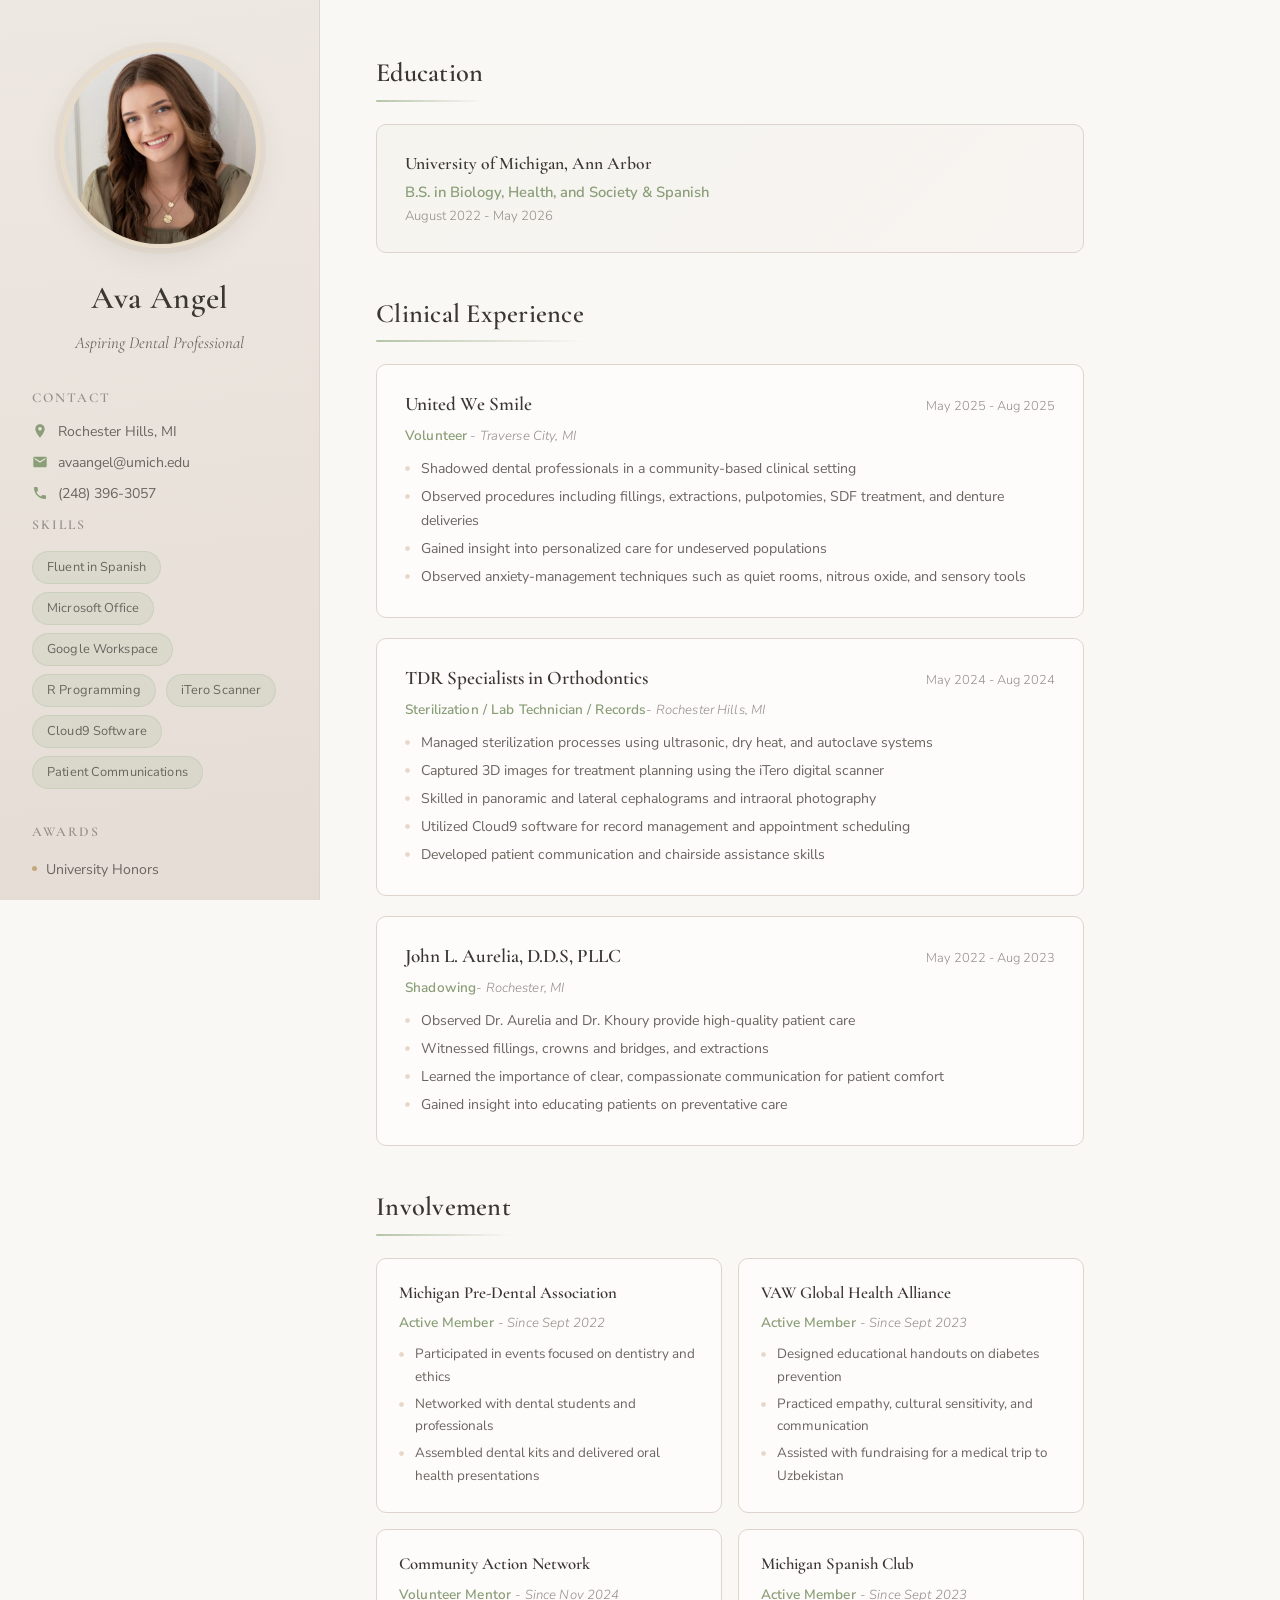
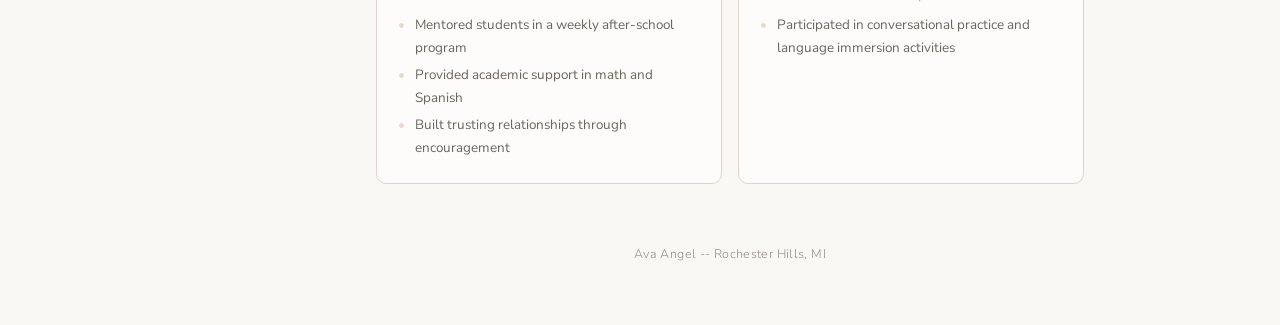
==== index.html @ 2b8d85b7 "okie" ====
<!DOCTYPE html>
<html lang="en">
<head>
    <meta charset="UTF-8">
    <meta name="viewport" content="width=device-width, initial-scale=1.0">
    <title>Ava Angel</title>
    <link rel="preconnect" href="https://fonts.googleapis.com">
    <link rel="preconnect" href="https://fonts.gstatic.com" crossorigin>
    <link href="https://fonts.googleapis.com/css2?family=Cormorant+Garamond:ital,wght@0,400;0,500;0,600;0,700;1,400&family=Nunito+Sans:wght@300;400;600;700&display=swap" rel="stylesheet">
    <link href="style.css" rel="stylesheet">
</head>
<body>
    <div class="page-wrapper">
        <aside class="sidebar">
            <div class="headshot-wrapper">
                <img src="avaAngel.jpeg" alt="Ava Angel headshot">
            </div>
            <h1 class="sidebar-name"> Ava Angel</h1>
            <p class="sidebar-tagline">Aspiring Dental Professional</p>
            <div class="sidebar-divider"></div>

            <div class="contact-block">
                <h3>Contact</h3>
                <div class="contact-item">
                    <svg class="contact-icon" viewBox="0 0 24 24" xmlns="http://www.w3.org/2000/svg"><path d="M12 2C8.13 2 5 5.13 5 9c0 5.25 7 13 7 13s7-7.75 7-13c0-3.87-3.13-7-7-7zm0 9.5A2.5 2.5 0 1 1 12 6a2.5 2.5 0 0 1 0 5.5z"/></svg>
                    <span>Rochester Hills, MI</span>
                </div>
                <div class="contact-item">
                    <svg class="contact-icon" viewBox="0 0 24 24" xmlns="http://www.w3.org/2000/svg"><path d="M20 4H4c-1.1 0-2 .9-2 2v12c0 1.1.9 2 2 2h16c1.1 0 2-.9 2-2V6c0-1.1-.9-2-2-2zm0 4l-8 5-8-5V6l8 5 8-5v2z"/></svg>
                    <a href="mailto:avaangel@umich.edu">avaangel@umich.edu</a>
                </div>
                <div class="contact-item">
                    <svg class="contact-icon" viewBox="0 0 24 24" xmlns="http://www.w3.org/2000/svg"><path d="M6.62 10.79a15.05 15.05 0 0 0 6.59 6.59l2.2-2.2a1 1 0 0 1 1.01-.24c1.12.37 2.33.57 3.58.57a1 1 0 0 1 1 1V20a1 1 0 0 1-1 1A17 17 0 0 1 3 4a1 1 0 0 1 1-1h3.5a1 1 0 0 1 1 1c0 1.25.2 2.46.57 3.58a1 1 0 0 1-.24 1.01l-2.2 2.2z"/></svg>
                    <a href="tel:2483963057"> (248) 396-3057</a>
                </div>

                <div class="sidebar-section">
                    <h3>Skills</h3>
                    <span class="skill-tag">Fluent in Spanish</span>
                    <span class="skill-tag">Microsoft Office</span>
                    <span class="skill-tag">Google Workspace</span>
                    <span class="skill-tag">R Programming</span>
                    <span class="skill-tag">iTero Scanner</span>
                    <span class="skill-tag">Cloud9 Software</span>
                    <span class="skill-tag">Patient Communications</span>
                </div>

                <div class="sidebar-section">
                    <h3>Awards</h3>
                    <div class="award-item">University Honors</div>
                </div>
            </div>
        </aside>

        <main class="main-content">

            <section class="section">
                <h2 class="section-title">Education</h2>
                <div class="education-card" style="margin-top: 16px">
                    <div class="edu-degree">University of Michigan, Ann Arbor</div>
                    <div class="edu-school"> B.S. in Biology, Health, and Society &amp; Spanish</div>
                    <div class="edu-date">August 2022 - May 2026</div>
                </div>
            </section>

            <section class="section">
                <h2 class="section-title">Clinical Experience</h2>

                <div class="experience-card" style="margin-top: 16px">
                    <div class="card-header">
                        <span class="card-title">United We Smile</span>
                        <span class="card-date"> May 2025 - Aug 2025</span>
                    </div>
                    <div class="card-role">Volunteer<span class="card-location"> - Traverse City, MI</span></div>
                    <ul class="card-details">
                        <li>Shadowed dental professionals in a community-based clinical setting</li>
                        <li>Observed procedures including fillings, extractions, pulpotomies, SDF treatment, and denture deliveries</li>
                        <li>Gained insight into personalized care for undeserved populations</li>
                        <li>Observed anxiety-management techniques such as quiet rooms, nitrous oxide, and sensory tools</li>
                    </ul>
                </div>

                <div class="experience-card">
                    <div class="card-header">
                        <span class="card-title">TDR Specialists in Orthodontics</span>
                        <span class="card-date"> May 2024 - Aug 2024</span>
                    </div>
                    <div class="card-role">Sterilization / Lab Technician / Records<span class="card-location">- Rochester Hills, MI</span></div>
                    <ul class="card-details">
                        <li>Managed sterilization processes using ultrasonic, dry heat, and autoclave systems</li>
                        <li>Captured 3D images for treatment planning using the iTero digital scanner</li>
                        <li>Skilled in panoramic and lateral cephalograms and intraoral photography</li>
                        <li>Utilized Cloud9 software for record management and appointment scheduling</li>
                        <li>Developed patient communication and chairside assistance skills</li>
                    </ul>
                </div>

                <div class="experience-card">
                    <div class="card-header">
                        <span class="card-title">John L. Aurelia, D.D.S, PLLC</span>
                        <span class="card-date">May 2022 - Aug 2023</span>
                    </div>
                    <div class="card-role">Shadowing<span class="card-location">- Rochester, MI</span></div>
                    <ul class="card-details">
                        <li>Observed Dr. Aurelia and Dr. Khoury provide high-quality patient care</li>
                        <li>Witnessed fillings, crowns and bridges, and extractions</li>
                        <li>Learned the importance of clear, compassionate communication for patient comfort</li>
                        <li>Gained insight into educating patients on preventative care</li>
                    </ul>
                </div>
            </section>

             <!-- Involvement -->
        <section class="section">
            <h2 class="section-title">Involvement</h2>
            <div class="involvement-grid" style="margin-top: 16px;">

            <div class="involvement-card">
                <div class="card-header">
                    <span class="card-title">Michigan Pre-Dental Association</span>
                </div>
                <div class="card-role">Active Member <span class="card-location">- Since Sept 2022</span></div>
                <ul class="card-details">
                    <li>Participated in events focused on dentistry and ethics</li>
                    <li>Networked with dental students and professionals</li>
                    <li>Assembled dental kits and delivered oral health presentations</li>
                </ul>
            </div>

            <div class="involvement-card">
                <div class="card-header">
                    <span class="card-title">VAW Global Health Alliance</span>
                </div>
                <div class="card-role">Active Member <span class="card-location">- Since Sept 2023</span></div>
                <ul class="card-details">
                    <li>Designed educational handouts on diabetes prevention</li>
                    <li>Practiced empathy, cultural sensitivity, and communication</li>
                    <li>Assisted with fundraising for a medical trip to Uzbekistan</li>
                </ul>
            </div>

            <div class="involvement-card">
                <div class="card-header">
                    <span class="card-title">Community Action Network</span>
                </div>
                <div class="card-role">Volunteer Mentor <span class="card-location">- Since Nov 2024</span></div>
                    <ul class="card-details">
                        <li>Mentored students in a weekly after-school program</li>
                        <li>Provided academic support in math and Spanish</li>
                        <li>Built trusting relationships through encouragement</li>
                    </ul>
            </div>

                <div class="involvement-card">
                    <div class="card-header">
                        <span class="card-title">Michigan Spanish Club</span>
                    </div>
                    <div class="card-role">Active Member <span class="card-location">- Since Sept 2023</span></div>
                    <ul class="card-details">
                        <li>Participated in conversational practice and language immersion activities</li>
                    </ul>
                </div>

                </div>
            </section>

            <div class="page-footer">
                Ava Angel -- Rochester Hills, MI
            </div>
        </main>
    </div>
</body>
</html>
---- style.css ----
/* ── Reset & Variables ── */
    *, *::before, *::after {
      margin: 0;
      padding: 0;
      box-sizing: border-box;
    }

    :root {
      --sage: #b5c4a8;
      --sage-light: #dce5d4;
      --sage-dark: #8a9e78;
      --blush: #e8d5cf;
      --blush-light: #f5ece8;
      --cream: #faf8f5;
      --warm-white: #fdfcfa;
      --text-primary: #3a3632;
      --text-secondary: #6b6560;
      --text-muted: #948e88;
      --gold-accent: #c4a97d;
      --gold-light: #e8dcc8;
      --sidebar-bg: #eee8e2;
      --divider: #ddd5cd;
      --font-display: 'Cormorant Garamond', Georgia, serif;
      --font-body: 'Nunito Sans', 'Segoe UI', sans-serif;
    }

    html {
      scroll-behavior: smooth;
    }

    body {
      font-family: var(--font-body);
      background-color: var(--cream);
      color: var(--text-primary);
      line-height: 1.65;
      font-size: 15px;
      font-weight: 400;
      min-height: 100vh;
    }

    /* ── Page Wrapper ── */
    .page-wrapper {
      display: flex;
      min-height: 100vh;
    }

    /* ── Sidebar ── */
    .sidebar {
      width: 320px;
      min-width: 320px;
      background: linear-gradient(175deg, var(--sidebar-bg) 0%, #e5ddd5 100%);
      padding: 48px 32px 40px;
      display: flex;
      flex-direction: column;
      align-items: center;
      border-right: 1px solid var(--divider);
      position: sticky;
      top: 0;
      height: 100vh;
      overflow-y: auto;
    }

    /* ── Headshot ── */
    .headshot-wrapper {
      width: 200px;
      height: 200px;
      border-radius: 50%;
      overflow: hidden;
      border: 4px solid var(--gold-light);
      box-shadow:
        0 0 0 6px rgba(196, 169, 125, 0.12),
        0 8px 32px rgba(0, 0, 0, 0.08);
      margin-bottom: 24px;
      flex-shrink: 0;
    }

    .headshot-wrapper img {
      width: 100%;
      height: 120%;
      object-fit: cover;
      display: block;
    }

    /* ── Sidebar Name ── */
    .sidebar-name {
      font-family: var(--font-display);
      font-size: 2rem;
      font-weight: 600;
      color: var(--text-primary);
      text-align: center;
      letter-spacing: 0.02em;
      margin-bottom: 4px;
    }

    .sidebar-tagline {
      font-family: var(--font-display);
      font-size: 1.05rem;
      font-weight: 400;
      font-style: italic;
      color: var(--text-secondary);
      text-align: center;
      margin-bottom: 2px;
    }

    /* ── Sidebar Divider ── */
    .sidebar-divider {
      width: 50px;
      height: 1px;
      background: var(--gold-accent);
      margin: 0 auto 28px;
      opacity: 0.6;
    }

    /* ── Contact Block ── */
    .contact-block {
      width: 100%;
      margin-bottom: 28px;
    }

    .contact-block h3 {
      font-family: var(--font-display);
      font-size: 0.85rem;
      font-weight: 600;
      text-transform: uppercase;
      letter-spacing: 0.15em;
      color: var(--text-muted);
      margin-bottom: 12px;
    }

    .contact-item {
      display: flex;
      align-items: flex-start;
      gap: 10px;
      margin-bottom: 10px;
      font-size: 0.88rem;
      color: var(--text-secondary);
      line-height: 1.5;
    }

    .contact-icon {
      width: 16px;
      height: 16px;
      flex-shrink: 0;
      margin-top: 2px;
      fill: var(--sage-dark);
    }

    .contact-item a {
      color: var(--text-secondary);
      text-decoration: none;
      transition: color 0.2s ease;
    }

    .contact-item a:hover {
      color: var(--gold-accent);
    }

    /* ── Sidebar Skills ── */
    .sidebar-section {
      width: 100%;
      margin-bottom: 24px;
    }

    .sidebar-section h3 {
      font-family: var(--font-display);
      font-size: 0.85rem;
      font-weight: 600;
      text-transform: uppercase;
      letter-spacing: 0.15em;
      color: var(--text-muted);
      margin-bottom: 14px;
    }

    .skill-tag {
      display: inline-block;
      background: rgba(181, 196, 168, 0.25);
      border: 1px solid rgba(181, 196, 168, 0.45);
      color: var(--text-secondary);
      padding: 5px 14px;
      border-radius: 20px;
      font-size: 0.8rem;
      font-weight: 400;
      margin: 0 6px 8px 0;
      letter-spacing: 0.01em;
    }

    /* ── Awards ── */
    .award-item {
      font-size: 0.88rem;
      color: var(--text-secondary);
      margin-bottom: 6px;
      padding-left: 14px;
      position: relative;
    }

    .award-item::before {
      content: '';
      position: absolute;
      left: 0;
      top: 8px;
      width: 5px;
      height: 5px;
      background: var(--gold-accent);
      border-radius: 50%;
    }

    /* ── Main Content ── */
    .main-content {
      flex: 1;
      padding: 52px 56px 60px;
      max-width: 820px;
    }

    /* ── Section Header ── */
    .section {
      margin-bottom: 40px;
    }

    .section-title {
      font-family: var(--font-display);
      font-size: 1.65rem;
      font-weight: 600;
      color: var(--text-primary);
      letter-spacing: 0.01em;
      margin-bottom: 6px;
      position: relative;
      display: inline-block;
    }

    .section-title::after {
      content: '';
      display: block;
      width: 100%;
      height: 2px;
      background: linear-gradient(90deg, var(--sage), transparent);
      margin-top: 4px;
      border-radius: 2px;
    }

    /* ── Introduction ── */
    .intro-text {
      font-size: 0.95rem;
      color: var(--text-secondary);
      line-height: 1.75;
      max-width: 640px;
    }

    /* ── Experience Card ── */
    .experience-card {
      background: var(--warm-white);
      border: 1px solid var(--divider);
      border-radius: 10px;
      padding: 24px 28px;
      margin-bottom: 20px;
      transition: box-shadow 0.3s ease, transform 0.2s ease;
    }

    
    .card-header {
      display: flex;
      justify-content: space-between;
      align-items: baseline;
      flex-wrap: wrap;
      gap: 4px;
      margin-bottom: 4px;
    }

    .card-title {
      font-family: var(--font-display);
      font-size: 1.2rem;
      font-weight: 600;
      color: var(--text-primary);
    }

    .card-date {
      font-size: 0.8rem;
      color: var(--text-muted);
      font-weight: 300;
      white-space: nowrap;
    }

    .card-role {
      font-size: 0.85rem;
      color: var(--sage-dark);
      font-weight: 600;
      margin-bottom: 10px;
      letter-spacing: 0.01em;
    }

    .card-location {
      font-size: 0.82rem;
      color: var(--text-muted);
      font-weight: 300;
      font-style: italic;
    }

    .card-details {
      list-style: none;
      padding: 0;
    }

    .card-details li {
      font-size: 0.88rem;
      color: var(--text-secondary);
      line-height: 1.7;
      padding-left: 16px;
      position: relative;
      margin-bottom: 4px;
    }

    .card-details li::before {
      content: '';
      position: absolute;
      left: 0;
      top: 9px;
      width: 5px;
      height: 5px;
      background: var(--blush);
      border-radius: 50%;
      border: 1px solid var(--gold-light);
    }

    /* ── Education Card ── */
    .education-card {
      background: linear-gradient(135deg, rgba(181, 196, 168, 0.08), rgba(232, 213, 207, 0.1));
      border: 1px solid var(--divider);
      border-radius: 10px;
      padding: 24px 28px;
    }

    .edu-degree {
      font-family: var(--font-display);
      font-size: 1.1rem;
      font-weight: 600;
      color: var(--text-primary);
      margin-bottom: 2px;
    }

    .edu-school {
      font-size: 0.92rem;
      color: var(--sage-dark);
      font-weight: 600;
      margin-bottom: 2px;
    }

    .edu-date {
      font-size: 0.82rem;
      color: var(--text-muted);
      font-weight: 300;
    }

    /* ── Involvement Section ── */
    .involvement-grid {
      display: grid;
      grid-template-columns: 1fr 1fr;
      gap: 16px;
    }

    .involvement-card {
      background: var(--warm-white);
      border: 1px solid var(--divider);
      border-radius: 10px;
      padding: 20px 22px;
      transition: box-shadow 0.3s ease;
    }

    .involvement-card .card-title {
      font-size: 1.05rem;
      margin-bottom: 2px;
    }

    .involvement-card .card-role {
      margin-bottom: 8px;
    }

    .involvement-card .card-details li {
      font-size: 0.84rem;
    }

    /* ── Footer ── */
    .page-footer {
      text-align: center;
      padding: 20px 0 0;
      font-size: 0.78rem;
      color: var(--text-muted);
      font-weight: 300;
      letter-spacing: 0.03em;
    }

    /* ── Responsive ── */
    @media (max-width: 900px) {
      .page-wrapper {
        flex-direction: column;
      }

      .sidebar {
        width: 100%;
        min-width: unset;
        position: relative;
        height: auto;
        flex-direction: row;
        flex-wrap: wrap;
        justify-content: center;
        padding: 32px 24px;
        gap: 0 32px;
        border-right: none;
        border-bottom: 1px solid var(--divider);
      }

      .headshot-wrapper {
        width: 120px;
        height: 120px;
        margin-bottom: 16px;
      }

      .sidebar-name { font-size: 1.6rem; }

      .main-content {
        padding: 32px 24px 40px;
      }

      .involvement-grid {
        grid-template-columns: 1fr;
      }
    }
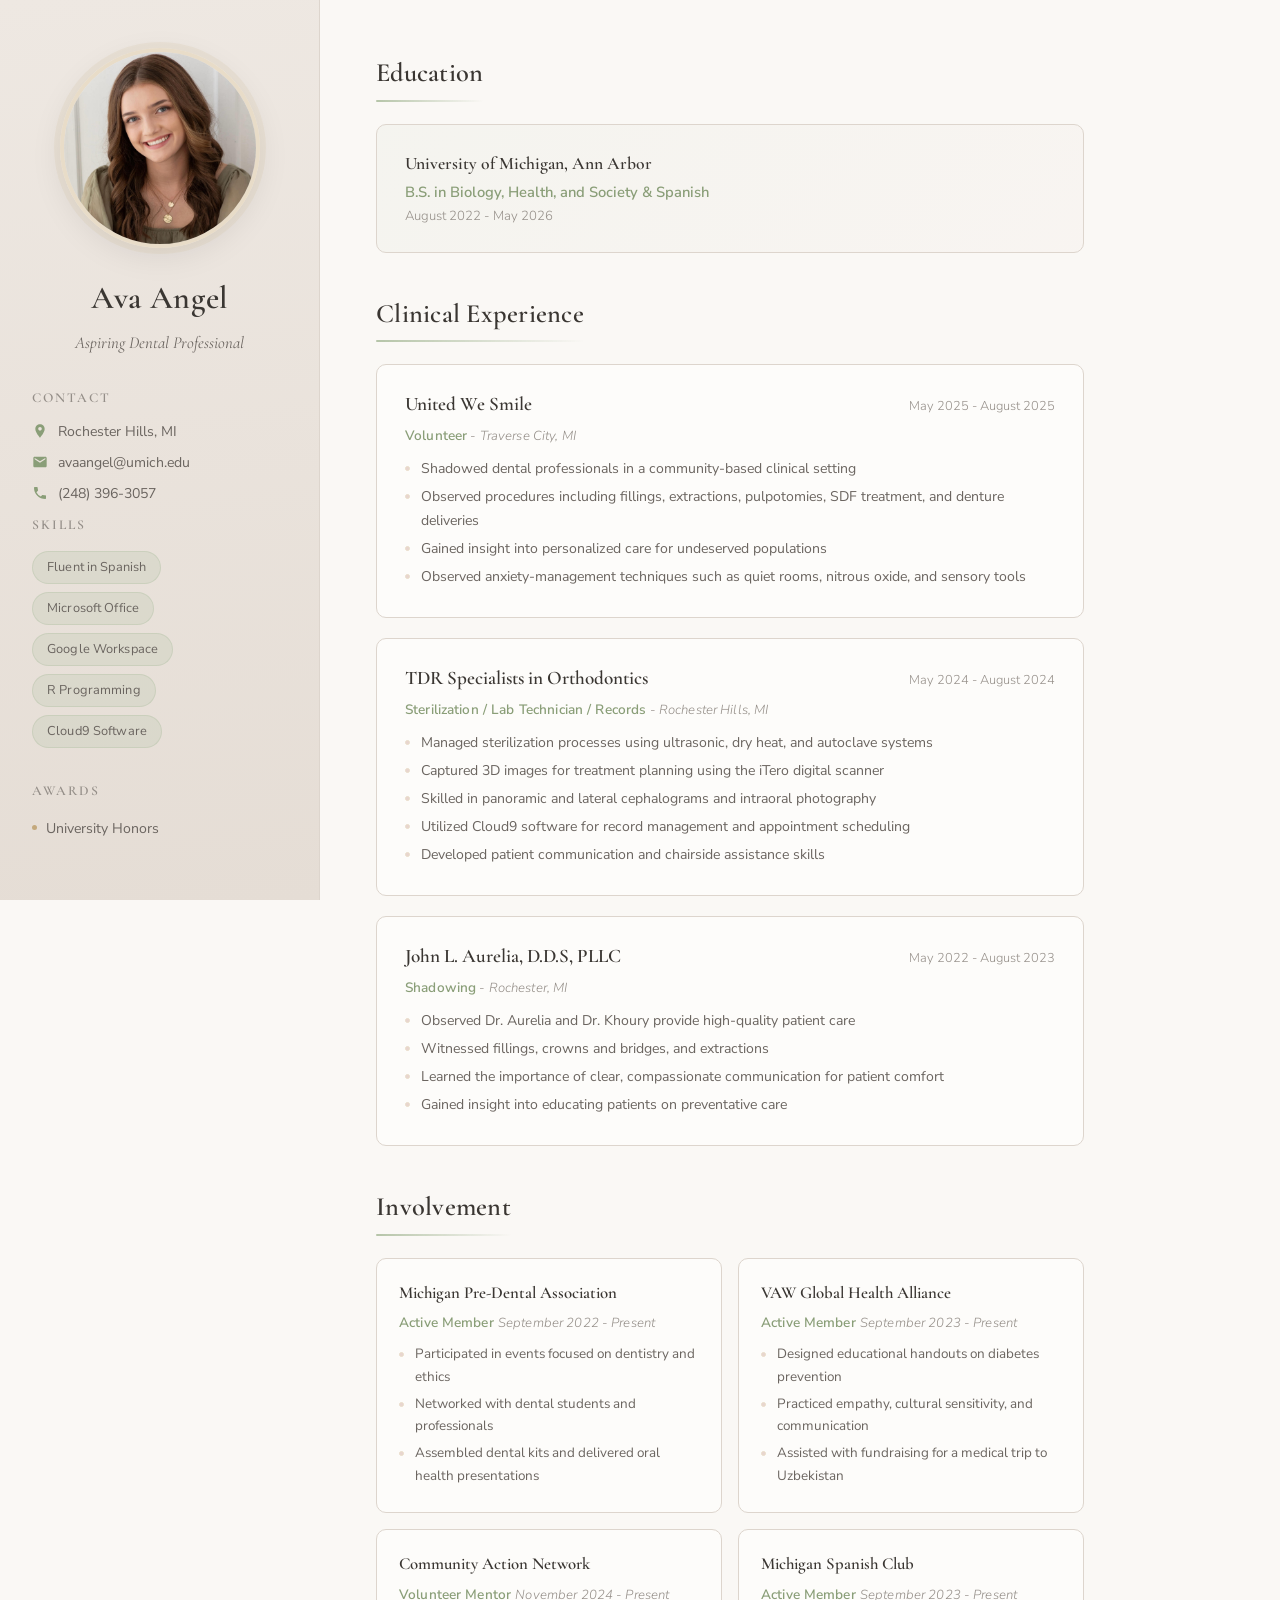
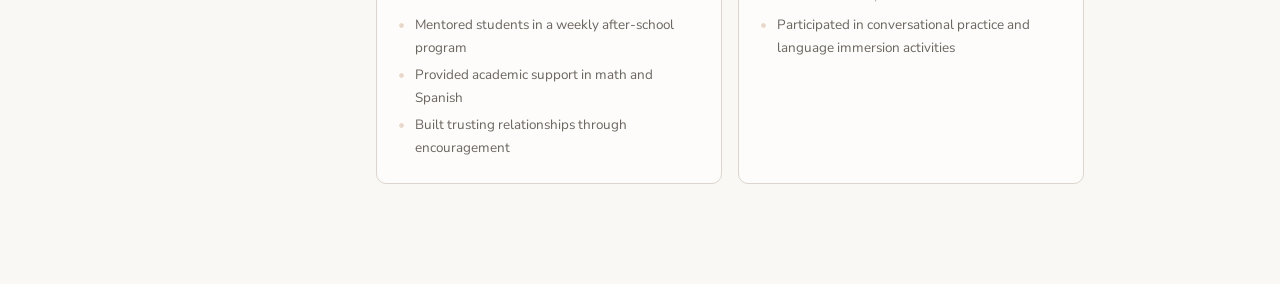
==== commit 7a85d3be: "i think im done" ====
--- a/index.html
+++ b/index.html
@@ -40,9 +40,7 @@
                     <span class="skill-tag">Microsoft Office</span>
                     <span class="skill-tag">Google Workspace</span>
                     <span class="skill-tag">R Programming</span>
-                    <span class="skill-tag">iTero Scanner</span>
                     <span class="skill-tag">Cloud9 Software</span>
-                    <span class="skill-tag">Patient Communications</span>
                 </div>
 
                 <div class="sidebar-section">
@@ -69,7 +67,7 @@
                 <div class="experience-card" style="margin-top: 16px">
                     <div class="card-header">
                         <span class="card-title">United We Smile</span>
-                        <span class="card-date"> May 2025 - Aug 2025</span>
+                        <span class="card-date"> May 2025 - August 2025</span>
                     </div>
                     <div class="card-role">Volunteer<span class="card-location"> - Traverse City, MI</span></div>
                     <ul class="card-details">
@@ -83,9 +81,9 @@
                 <div class="experience-card">
                     <div class="card-header">
                         <span class="card-title">TDR Specialists in Orthodontics</span>
-                        <span class="card-date"> May 2024 - Aug 2024</span>
+                        <span class="card-date"> May 2024 - August 2024</span>
                     </div>
-                    <div class="card-role">Sterilization / Lab Technician / Records<span class="card-location">- Rochester Hills, MI</span></div>
+                    <div class="card-role">Sterilization / Lab Technician / Records<span class="card-location"> - Rochester Hills, MI</span></div>
                     <ul class="card-details">
                         <li>Managed sterilization processes using ultrasonic, dry heat, and autoclave systems</li>
                         <li>Captured 3D images for treatment planning using the iTero digital scanner</li>
@@ -98,9 +96,9 @@
                 <div class="experience-card">
                     <div class="card-header">
                         <span class="card-title">John L. Aurelia, D.D.S, PLLC</span>
-                        <span class="card-date">May 2022 - Aug 2023</span>
+                        <span class="card-date">May 2022 - August 2023</span>
                     </div>
-                    <div class="card-role">Shadowing<span class="card-location">- Rochester, MI</span></div>
+                    <div class="card-role">Shadowing<span class="card-location"> - Rochester, MI</span></div>
                     <ul class="card-details">
                         <li>Observed Dr. Aurelia and Dr. Khoury provide high-quality patient care</li>
                         <li>Witnessed fillings, crowns and bridges, and extractions</li>
@@ -119,7 +117,7 @@
                 <div class="card-header">
                     <span class="card-title">Michigan Pre-Dental Association</span>
                 </div>
-                <div class="card-role">Active Member <span class="card-location">- Since Sept 2022</span></div>
+                <div class="card-role">Active Member <span class="card-location">September 2022 - Present</span></div>
                 <ul class="card-details">
                     <li>Participated in events focused on dentistry and ethics</li>
                     <li>Networked with dental students and professionals</li>
@@ -131,7 +129,7 @@
                 <div class="card-header">
                     <span class="card-title">VAW Global Health Alliance</span>
                 </div>
-                <div class="card-role">Active Member <span class="card-location">- Since Sept 2023</span></div>
+                <div class="card-role">Active Member <span class="card-location">September 2023 - Present</span></div>
                 <ul class="card-details">
                     <li>Designed educational handouts on diabetes prevention</li>
                     <li>Practiced empathy, cultural sensitivity, and communication</li>
@@ -143,7 +141,7 @@
                 <div class="card-header">
                     <span class="card-title">Community Action Network</span>
                 </div>
-                <div class="card-role">Volunteer Mentor <span class="card-location">- Since Nov 2024</span></div>
+                <div class="card-role">Volunteer Mentor <span class="card-location">November 2024 - Present</span></div>
                     <ul class="card-details">
                         <li>Mentored students in a weekly after-school program</li>
                         <li>Provided academic support in math and Spanish</li>
@@ -155,7 +153,7 @@
                     <div class="card-header">
                         <span class="card-title">Michigan Spanish Club</span>
                     </div>
-                    <div class="card-role">Active Member <span class="card-location">- Since Sept 2023</span></div>
+                    <div class="card-role">Active Member <span class="card-location">September 2023 - Present</span></div>
                     <ul class="card-details">
                         <li>Participated in conversational practice and language immersion activities</li>
                     </ul>
@@ -163,10 +161,6 @@
 
                 </div>
             </section>
-
-            <div class="page-footer">
-                Ava Angel -- Rochester Hills, MI
-            </div>
         </main>
     </div>
 </body>
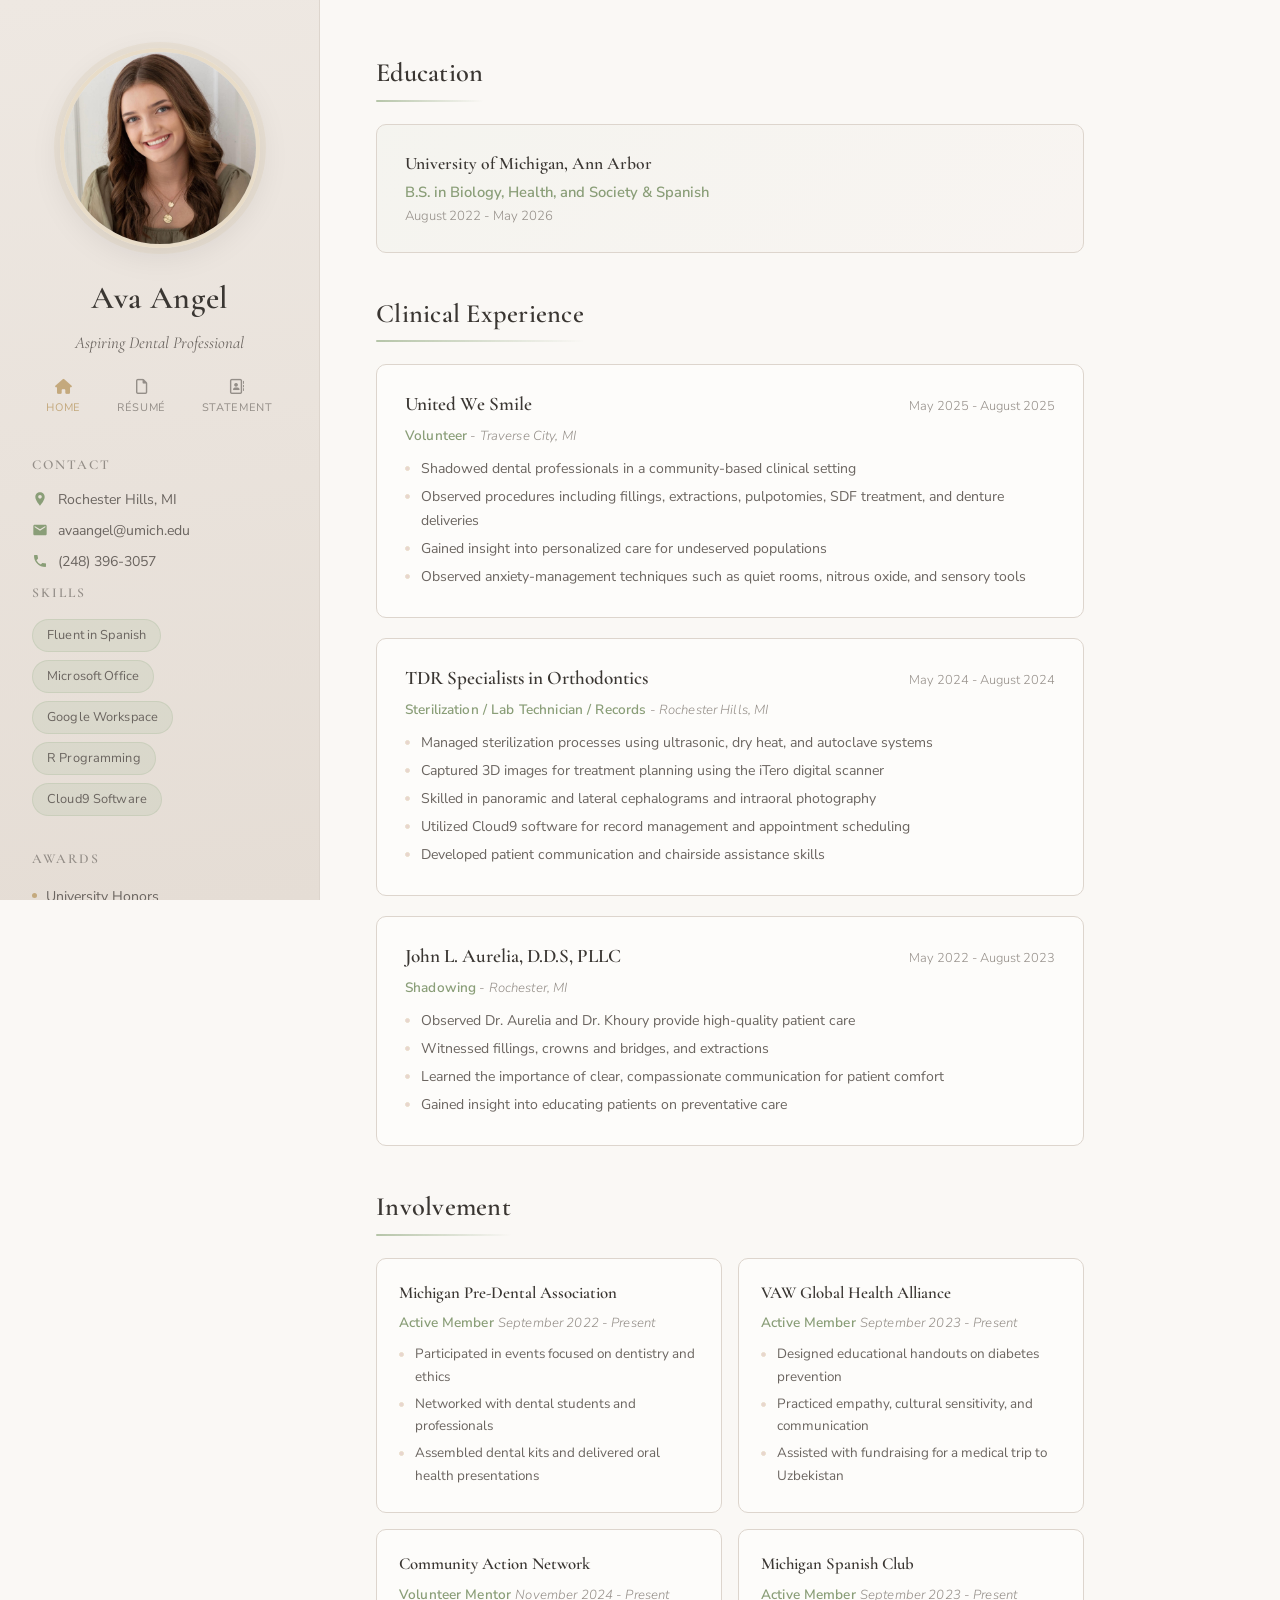
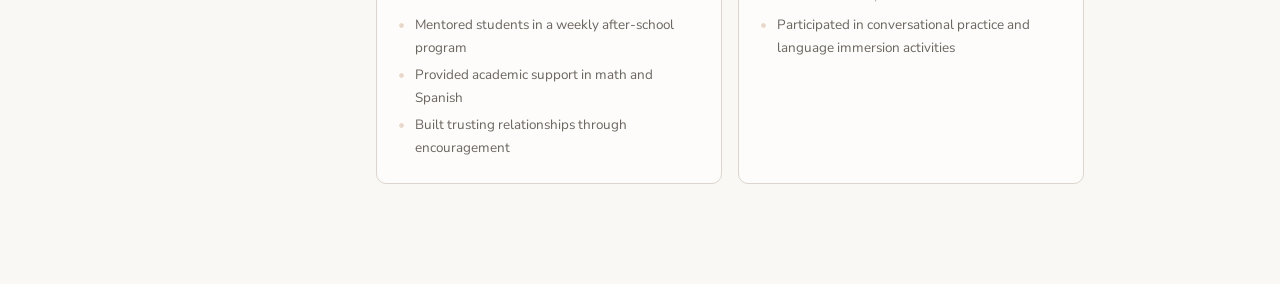
==== commit dcde9bf4: "Okay Dokay" ====
--- a/index.html
+++ b/index.html
@@ -7,48 +7,72 @@
     <link rel="preconnect" href="https://fonts.googleapis.com">
     <link rel="preconnect" href="https://fonts.gstatic.com" crossorigin>
     <link href="https://fonts.googleapis.com/css2?family=Cormorant+Garamond:ital,wght@0,400;0,500;0,600;0,700;1,400&family=Nunito+Sans:wght@300;400;600;700&display=swap" rel="stylesheet">
+    <link rel="stylesheet" href="https://cdnjs.cloudflare.com/ajax/libs/font-awesome/6.5.2/css/all.min.css">
     <link href="style.css" rel="stylesheet">
 </head>
 <body>
     <div class="page-wrapper">
-        <aside class="sidebar">
-            <div class="headshot-wrapper">
-                <img src="avaAngel.jpeg" alt="Ava Angel headshot">
-            </div>
-            <h1 class="sidebar-name"> Ava Angel</h1>
-            <p class="sidebar-tagline">Aspiring Dental Professional</p>
-            <div class="sidebar-divider"></div>
-
-            <div class="contact-block">
-                <h3>Contact</h3>
-                <div class="contact-item">
-                    <svg class="contact-icon" viewBox="0 0 24 24" xmlns="http://www.w3.org/2000/svg"><path d="M12 2C8.13 2 5 5.13 5 9c0 5.25 7 13 7 13s7-7.75 7-13c0-3.87-3.13-7-7-7zm0 9.5A2.5 2.5 0 1 1 12 6a2.5 2.5 0 0 1 0 5.5z"/></svg>
-                    <span>Rochester Hills, MI</span>
-                </div>
-                <div class="contact-item">
-                    <svg class="contact-icon" viewBox="0 0 24 24" xmlns="http://www.w3.org/2000/svg"><path d="M20 4H4c-1.1 0-2 .9-2 2v12c0 1.1.9 2 2 2h16c1.1 0 2-.9 2-2V6c0-1.1-.9-2-2-2zm0 4l-8 5-8-5V6l8 5 8-5v2z"/></svg>
-                    <a href="mailto:avaangel@umich.edu">avaangel@umich.edu</a>
-                </div>
-                <div class="contact-item">
-                    <svg class="contact-icon" viewBox="0 0 24 24" xmlns="http://www.w3.org/2000/svg"><path d="M6.62 10.79a15.05 15.05 0 0 0 6.59 6.59l2.2-2.2a1 1 0 0 1 1.01-.24c1.12.37 2.33.57 3.58.57a1 1 0 0 1 1 1V20a1 1 0 0 1-1 1A17 17 0 0 1 3 4a1 1 0 0 1 1-1h3.5a1 1 0 0 1 1 1c0 1.25.2 2.46.57 3.58a1 1 0 0 1-.24 1.01l-2.2 2.2z"/></svg>
-                    <a href="tel:2483963057"> (248) 396-3057</a>
-                </div>
-
-                <div class="sidebar-section">
-                    <h3>Skills</h3>
-                    <span class="skill-tag">Fluent in Spanish</span>
-                    <span class="skill-tag">Microsoft Office</span>
-                    <span class="skill-tag">Google Workspace</span>
-                    <span class="skill-tag">R Programming</span>
-                    <span class="skill-tag">Cloud9 Software</span>
-                </div>
-
-                <div class="sidebar-section">
-                    <h3>Awards</h3>
-                    <div class="award-item">University Honors</div>
-                </div>
-            </div>
-        </aside>
+       <aside class="sidebar">
+    <div class="headshot-wrapper">
+        <img src="avaAngel.jpeg" alt="Ava Angel headshot">
+    </div>
+    <h1 class="sidebar-name">Ava Angel</h1>
+    <p class="sidebar-tagline">Aspiring Dental Professional</p>
+
+    <nav class="sidebar-nav">
+        <a href="index.html" data-tooltip="Home">
+            <i class="fa-solid fa-house"></i>
+            Home
+        </a>
+        <a href="resume.html" data-tooltip="Résumé">
+            <i class="fa-regular fa-file"></i>
+            Résumé
+        </a>
+        <a href="personalStatement.html" data-tooltip="Personal Statement">
+            <i class="fa-regular fa-address-book"></i>
+            Statement
+        </a>
+    </nav>
+
+    <div class="sidebar-divider"></div>
+
+    <div class="contact-block">
+        <h3>Contact</h3>
+        <div class="contact-item">
+            <svg class="contact-icon" viewBox="0 0 24 24" xmlns="http://www.w3.org/2000/svg"><path d="M12 2C8.13 2 5 5.13 5 9c0 5.25 7 13 7 13s7-7.75 7-13c0-3.87-3.13-7-7-7zm0 9.5A2.5 2.5 0 1 1 12 6a2.5 2.5 0 0 1 0 5.5z"/></svg>
+            <span>Rochester Hills, MI</span>
+        </div>
+        <div class="contact-item">
+            <svg class="contact-icon" viewBox="0 0 24 24" xmlns="http://www.w3.org/2000/svg"><path d="M20 4H4c-1.1 0-2 .9-2 2v12c0 1.1.9 2 2 2h16c1.1 0 2-.9 2-2V6c0-1.1-.9-2-2-2zm0 4l-8 5-8-5V6l8 5 8-5v2z"/></svg>
+            <a href="mailto:avaangel@umich.edu">avaangel@umich.edu</a>
+        </div>
+        <div class="contact-item">
+            <svg class="contact-icon" viewBox="0 0 24 24" xmlns="http://www.w3.org/2000/svg"><path d="M6.62 10.79a15.05 15.05 0 0 0 6.59 6.59l2.2-2.2a1 1 0 0 1 1.01-.24c1.12.37 2.33.57 3.58.57a1 1 0 0 1 1 1V20a1 1 0 0 1-1 1A17 17 0 0 1 3 4a1 1 0 0 1 1-1h3.5a1 1 0 0 1 1 1c0 1.25.2 2.46.57 3.58a1 1 0 0 1-.24 1.01l-2.2 2.2z"/></svg>
+            <a href="tel:2483963057">(248) 396-3057</a>
+        </div>
+
+        <div class="sidebar-section">
+            <h3>Skills</h3>
+            <span class="skill-tag">Fluent in Spanish</span>
+            <span class="skill-tag">Microsoft Office</span>
+            <span class="skill-tag">Google Workspace</span>
+            <span class="skill-tag">R Programming</span>
+            <span class="skill-tag">Cloud9 Software</span>
+        </div>
+
+        <div class="sidebar-section">
+            <h3>Awards</h3>
+            <div class="award-item">University Honors</div>
+        </div>
+
+        <div class="sidebar-linkedin">
+            <h3>Connect</h3>
+            <a href="https://www.linkedin.com/in/ava-angel" target="_blank" class="linkedin-link">
+                <i class="fa-brands fa-linkedin"></i>
+            </a>
+        </div>
+    </div>
+</aside>
 
         <main class="main-content">
 
@@ -108,46 +132,45 @@
                 </div>
             </section>
 
-             <!-- Involvement -->
-        <section class="section">
-            <h2 class="section-title">Involvement</h2>
-            <div class="involvement-grid" style="margin-top: 16px;">
-
-            <div class="involvement-card">
-                <div class="card-header">
-                    <span class="card-title">Michigan Pre-Dental Association</span>
-                </div>
-                <div class="card-role">Active Member <span class="card-location">September 2022 - Present</span></div>
-                <ul class="card-details">
-                    <li>Participated in events focused on dentistry and ethics</li>
-                    <li>Networked with dental students and professionals</li>
-                    <li>Assembled dental kits and delivered oral health presentations</li>
-                </ul>
-            </div>
-
-            <div class="involvement-card">
-                <div class="card-header">
-                    <span class="card-title">VAW Global Health Alliance</span>
-                </div>
-                <div class="card-role">Active Member <span class="card-location">September 2023 - Present</span></div>
-                <ul class="card-details">
-                    <li>Designed educational handouts on diabetes prevention</li>
-                    <li>Practiced empathy, cultural sensitivity, and communication</li>
-                    <li>Assisted with fundraising for a medical trip to Uzbekistan</li>
-                </ul>
-            </div>
-
-            <div class="involvement-card">
-                <div class="card-header">
-                    <span class="card-title">Community Action Network</span>
-                </div>
-                <div class="card-role">Volunteer Mentor <span class="card-location">November 2024 - Present</span></div>
+            <section class="section">
+                <h2 class="section-title">Involvement</h2>
+                <div class="involvement-grid" style="margin-top: 16px;">
+
+                <div class="involvement-card">
+                    <div class="card-header">
+                        <span class="card-title">Michigan Pre-Dental Association</span>
+                    </div>
+                    <div class="card-role">Active Member <span class="card-location">September 2022 - Present</span></div>
+                    <ul class="card-details">
+                        <li>Participated in events focused on dentistry and ethics</li>
+                        <li>Networked with dental students and professionals</li>
+                        <li>Assembled dental kits and delivered oral health presentations</li>
+                    </ul>
+                </div>
+
+                <div class="involvement-card">
+                    <div class="card-header">
+                        <span class="card-title">VAW Global Health Alliance</span>
+                    </div>
+                    <div class="card-role">Active Member <span class="card-location">September 2023 - Present</span></div>
+                    <ul class="card-details">
+                        <li>Designed educational handouts on diabetes prevention</li>
+                        <li>Practiced empathy, cultural sensitivity, and communication</li>
+                        <li>Assisted with fundraising for a medical trip to Uzbekistan</li>
+                    </ul>
+                </div>
+
+                <div class="involvement-card">
+                    <div class="card-header">
+                        <span class="card-title">Community Action Network</span>
+                    </div>
+                    <div class="card-role">Volunteer Mentor <span class="card-location">November 2024 - Present</span></div>
                     <ul class="card-details">
                         <li>Mentored students in a weekly after-school program</li>
                         <li>Provided academic support in math and Spanish</li>
                         <li>Built trusting relationships through encouragement</li>
                     </ul>
-            </div>
+                </div>
 
                 <div class="involvement-card">
                     <div class="card-header">
@@ -163,5 +186,15 @@
             </section>
         </main>
     </div>
+
+    <script>
+        const links = document.querySelectorAll('.sidebar-nav a');
+        links.forEach(link => {
+            if (link.getAttribute('href') === location.pathname.split('/').pop() ||
+               (location.pathname.endsWith('/') && link.getAttribute('href') === 'index.html')) {
+                link.classList.add('active');
+            }
+        });
+    </script>
 </body>
 </html>
--- a/style.css
+++ b/style.css
@@ -1,425 +1,523 @@
-  /* ── Reset & Variables ── */
-    *, *::before, *::after {
-      margin: 0;
-      padding: 0;
-      box-sizing: border-box;
-    }
-
-    :root {
-      --sage: #b5c4a8;
-      --sage-light: #dce5d4;
-      --sage-dark: #8a9e78;
-      --blush: #e8d5cf;
-      --blush-light: #f5ece8;
-      --cream: #faf8f5;
-      --warm-white: #fdfcfa;
-      --text-primary: #3a3632;
-      --text-secondary: #6b6560;
-      --text-muted: #948e88;
-      --gold-accent: #c4a97d;
-      --gold-light: #e8dcc8;
-      --sidebar-bg: #eee8e2;
-      --divider: #ddd5cd;
-      --font-display: 'Cormorant Garamond', Georgia, serif;
-      --font-body: 'Nunito Sans', 'Segoe UI', sans-serif;
-    }
-
-    html {
-      scroll-behavior: smooth;
-    }
-
-    body {
-      font-family: var(--font-body);
-      background-color: var(--cream);
-      color: var(--text-primary);
-      line-height: 1.65;
-      font-size: 15px;
-      font-weight: 400;
-      min-height: 100vh;
-    }
-
-    /* ── Page Wrapper ── */
-    .page-wrapper {
-      display: flex;
-      min-height: 100vh;
-    }
-
-    /* ── Sidebar ── */
-    .sidebar {
-      width: 320px;
-      min-width: 320px;
-      background: linear-gradient(175deg, var(--sidebar-bg) 0%, #e5ddd5 100%);
-      padding: 48px 32px 40px;
-      display: flex;
-      flex-direction: column;
-      align-items: center;
-      border-right: 1px solid var(--divider);
-      position: sticky;
-      top: 0;
-      height: 100vh;
-      overflow-y: auto;
-    }
-
-    /* ── Headshot ── */
-    .headshot-wrapper {
-      width: 200px;
-      height: 200px;
-      border-radius: 50%;
-      overflow: hidden;
-      border: 4px solid var(--gold-light);
-      box-shadow:
-        0 0 0 6px rgba(196, 169, 125, 0.12),
-        0 8px 32px rgba(0, 0, 0, 0.08);
-      margin-bottom: 24px;
-      flex-shrink: 0;
-    }
-
-    .headshot-wrapper img {
-      width: 100%;
-      height: 120%;
-      object-fit: cover;
-      display: block;
-    }
-
-    /* ── Sidebar Name ── */
-    .sidebar-name {
-      font-family: var(--font-display);
-      font-size: 2rem;
-      font-weight: 600;
-      color: var(--text-primary);
-      text-align: center;
-      letter-spacing: 0.02em;
-      margin-bottom: 4px;
-    }
-
-    .sidebar-tagline {
-      font-family: var(--font-display);
-      font-size: 1.05rem;
-      font-weight: 400;
-      font-style: italic;
-      color: var(--text-secondary);
-      text-align: center;
-      margin-bottom: 2px;
-    }
-
-    /* ── Sidebar Divider ── */
-    .sidebar-divider {
-      width: 50px;
-      height: 1px;
-      background: var(--gold-accent);
-      margin: 0 auto 28px;
-      opacity: 0.6;
-    }
-
-    /* ── Contact Block ── */
-    .contact-block {
-      width: 100%;
-      margin-bottom: 28px;
-    }
-
-    .contact-block h3 {
-      font-family: var(--font-display);
-      font-size: 0.85rem;
-      font-weight: 600;
-      text-transform: uppercase;
-      letter-spacing: 0.15em;
-      color: var(--text-muted);
-      margin-bottom: 12px;
-    }
-
-    .contact-item {
-      display: flex;
-      align-items: flex-start;
-      gap: 10px;
-      margin-bottom: 10px;
-      font-size: 0.88rem;
-      color: var(--text-secondary);
-      line-height: 1.5;
-    }
-
-    .contact-icon {
-      width: 16px;
-      height: 16px;
-      flex-shrink: 0;
-      margin-top: 2px;
-      fill: var(--sage-dark);
-    }
-
-    .contact-item a {
-      color: var(--text-secondary);
-      text-decoration: none;
-      transition: color 0.2s ease;
-    }
-
-    .contact-item a:hover {
-      color: var(--gold-accent);
-    }
-
-    /* ── Sidebar Skills ── */
-    .sidebar-section {
-      width: 100%;
-      margin-bottom: 24px;
-    }
-
-    .sidebar-section h3 {
-      font-family: var(--font-display);
-      font-size: 0.85rem;
-      font-weight: 600;
-      text-transform: uppercase;
-      letter-spacing: 0.15em;
-      color: var(--text-muted);
-      margin-bottom: 14px;
-    }
-
-    .skill-tag {
-      display: inline-block;
-      background: rgba(181, 196, 168, 0.25);
-      border: 1px solid rgba(181, 196, 168, 0.45);
-      color: var(--text-secondary);
-      padding: 5px 14px;
-      border-radius: 20px;
-      font-size: 0.8rem;
-      font-weight: 400;
-      margin: 0 6px 8px 0;
-      letter-spacing: 0.01em;
-    }
-
-    /* ── Awards ── */
-    .award-item {
-      font-size: 0.88rem;
-      color: var(--text-secondary);
-      margin-bottom: 6px;
-      padding-left: 14px;
-      position: relative;
-    }
-
-    .award-item::before {
-      content: '';
-      position: absolute;
-      left: 0;
-      top: 8px;
-      width: 5px;
-      height: 5px;
-      background: var(--gold-accent);
-      border-radius: 50%;
-    }
-
-    /* ── Main Content ── */
-    .main-content {
-      flex: 1;
-      padding: 52px 56px 60px;
-      max-width: 820px;
-    }
-
-    /* ── Section Header ── */
-    .section {
-      margin-bottom: 40px;
-    }
-
-    .section-title {
-      font-family: var(--font-display);
-      font-size: 1.65rem;
-      font-weight: 600;
-      color: var(--text-primary);
-      letter-spacing: 0.01em;
-      margin-bottom: 6px;
-      position: relative;
-      display: inline-block;
-    }
-
-    .section-title::after {
-      content: '';
-      display: block;
-      width: 100%;
-      height: 2px;
-      background: linear-gradient(90deg, var(--sage), transparent);
-      margin-top: 4px;
-      border-radius: 2px;
-    }
-
-    /* ── Introduction ── */
-    .intro-text {
-      font-size: 0.95rem;
-      color: var(--text-secondary);
-      line-height: 1.75;
-      max-width: 640px;
-    }
-
-    /* ── Experience Card ── */
-    .experience-card {
-      background: var(--warm-white);
-      border: 1px solid var(--divider);
-      border-radius: 10px;
-      padding: 24px 28px;
-      margin-bottom: 20px;
-      transition: box-shadow 0.3s ease, transform 0.2s ease;
-    }
-
-    
-    .card-header {
-      display: flex;
-      justify-content: space-between;
-      align-items: baseline;
-      flex-wrap: wrap;
-      gap: 4px;
-      margin-bottom: 4px;
-    }
-
-    .card-title {
-      font-family: var(--font-display);
-      font-size: 1.2rem;
-      font-weight: 600;
-      color: var(--text-primary);
-    }
-
-    .card-date {
-      font-size: 0.8rem;
-      color: var(--text-muted);
-      font-weight: 300;
-      white-space: nowrap;
-    }
-
-    .card-role {
-      font-size: 0.85rem;
-      color: var(--sage-dark);
-      font-weight: 600;
-      margin-bottom: 10px;
-      letter-spacing: 0.01em;
-    }
-
-    .card-location {
-      font-size: 0.82rem;
-      color: var(--text-muted);
-      font-weight: 300;
-      font-style: italic;
-    }
-
-    .card-details {
-      list-style: none;
-      padding: 0;
-    }
-
-    .card-details li {
-      font-size: 0.88rem;
-      color: var(--text-secondary);
-      line-height: 1.7;
-      padding-left: 16px;
-      position: relative;
-      margin-bottom: 4px;
-    }
-
-    .card-details li::before {
-      content: '';
-      position: absolute;
-      left: 0;
-      top: 9px;
-      width: 5px;
-      height: 5px;
-      background: var(--blush);
-      border-radius: 50%;
-      border: 1px solid var(--gold-light);
-    }
-
-    /* ── Education Card ── */
-    .education-card {
-      background: linear-gradient(135deg, rgba(181, 196, 168, 0.08), rgba(232, 213, 207, 0.1));
-      border: 1px solid var(--divider);
-      border-radius: 10px;
-      padding: 24px 28px;
-    }
-
-    .edu-degree {
-      font-family: var(--font-display);
-      font-size: 1.1rem;
-      font-weight: 600;
-      color: var(--text-primary);
-      margin-bottom: 2px;
-    }
-
-    .edu-school {
-      font-size: 0.92rem;
-      color: var(--sage-dark);
-      font-weight: 600;
-      margin-bottom: 2px;
-    }
-
-    .edu-date {
-      font-size: 0.82rem;
-      color: var(--text-muted);
-      font-weight: 300;
-    }
-
-    /* ── Involvement Section ── */
-    .involvement-grid {
-      display: grid;
-      grid-template-columns: 1fr 1fr;
-      gap: 16px;
-    }
-
-    .involvement-card {
-      background: var(--warm-white);
-      border: 1px solid var(--divider);
-      border-radius: 10px;
-      padding: 20px 22px;
-      transition: box-shadow 0.3s ease;
-    }
-
-    .involvement-card .card-title {
-      font-size: 1.05rem;
-      margin-bottom: 2px;
-    }
-
-    .involvement-card .card-role {
-      margin-bottom: 8px;
-    }
-
-    .involvement-card .card-details li {
-      font-size: 0.84rem;
-    }
-
-    /* ── Footer ── */
-    .page-footer {
-      text-align: center;
-      padding: 20px 0 0;
-      font-size: 0.78rem;
-      color: var(--text-muted);
-      font-weight: 300;
-      letter-spacing: 0.03em;
-    }
-
-    /* ── Responsive ── */
-    @media (max-width: 900px) {
-      .page-wrapper {
-        flex-direction: column;
-      }
-
-      .sidebar {
-        width: 100%;
-        min-width: unset;
-        position: relative;
-        height: auto;
-        flex-direction: row;
-        flex-wrap: wrap;
-        justify-content: center;
-        padding: 32px 24px;
-        gap: 0 32px;
-        border-right: none;
-        border-bottom: 1px solid var(--divider);
-      }
-
-      .headshot-wrapper {
-        width: 120px;
-        height: 120px;
-        margin-bottom: 16px;
-      }
-
-      .sidebar-name { font-size: 1.6rem; }
-
-      .main-content {
-        padding: 32px 24px 40px;
-      }
-
-      .involvement-grid {
-        grid-template-columns: 1fr;
-      }
-    }+/* ── Reset & Variables ── */
+*, *::before, *::after {
+  margin: 0;
+  padding: 0;
+  box-sizing: border-box;
+}
+
+:root {
+  --sage: #b5c4a8;
+  --sage-light: #dce5d4;
+  --sage-dark: #8a9e78;
+  --blush: #e8d5cf;
+  --blush-light: #f5ece8;
+  --cream: #faf8f5;
+  --warm-white: #fdfcfa;
+  --text-primary: #3a3632;
+  --text-secondary: #6b6560;
+  --text-muted: #948e88;
+  --gold-accent: #c4a97d;
+  --gold-light: #e8dcc8;
+  --sidebar-bg: #eee8e2;
+  --divider: #ddd5cd;
+  --font-display: 'Cormorant Garamond', Georgia, serif;
+  --font-body: 'Nunito Sans', 'Segoe UI', sans-serif;
+}
+
+html {
+  scroll-behavior: smooth;
+}
+
+body {
+  font-family: var(--font-body);
+  background-color: var(--cream);
+  color: var(--text-primary);
+  line-height: 1.65;
+  font-size: 15px;
+  font-weight: 400;
+  min-height: 100vh;
+}
+
+/* ── Page Wrapper ── */
+.page-wrapper {
+  display: flex;
+  min-height: 100vh;
+}
+
+/* ── Sidebar ── */
+.sidebar {
+  width: 320px;
+  min-width: 320px;
+  background: linear-gradient(175deg, var(--sidebar-bg) 0%, #e5ddd5 100%);
+  padding: 48px 32px 40px;
+  display: flex;
+  flex-direction: column;
+  align-items: center;
+  border-right: 1px solid var(--divider);
+  position: sticky;
+  top: 0;
+  height: 100vh;
+  overflow-y: auto;
+}
+
+/* ── Headshot ── */
+.headshot-wrapper {
+  width: 200px;
+  height: 200px;
+  border-radius: 50%;
+  overflow: hidden;
+  border: 4px solid var(--gold-light);
+  box-shadow:
+    0 0 0 6px rgba(196, 169, 125, 0.12),
+    0 8px 32px rgba(0, 0, 0, 0.08);
+  margin-bottom: 24px;
+  flex-shrink: 0;
+}
+
+.headshot-wrapper img {
+  width: 100%;
+  height: 120%;
+  object-fit: cover;
+  display: block;
+}
+
+/* ── Sidebar Name ── */
+.sidebar-name {
+  font-family: var(--font-display);
+  font-size: 2rem;
+  font-weight: 600;
+  color: var(--text-primary);
+  text-align: center;
+  letter-spacing: 0.02em;
+  margin-bottom: 4px;
+}
+
+.sidebar-tagline {
+  font-family: var(--font-display);
+  font-size: 1.05rem;
+  font-weight: 400;
+  font-style: italic;
+  color: var(--text-secondary);
+  text-align: center;
+  margin-bottom: 2px;
+}
+
+/* ── Sidebar Nav ── */
+.sidebar-nav {
+  display: flex;
+  gap: 20px;
+  justify-content: center;
+  margin: 14px 0 4px;
+}
+
+.sidebar-nav a {
+  display: flex;
+  flex-direction: column;
+  align-items: center;
+  gap: 5px;
+  text-decoration: none;
+  color: var(--text-muted);
+  font-size: 0.68rem;
+  font-weight: 400;
+  letter-spacing: 0.06em;
+  text-transform: uppercase;
+  padding: 6px 8px;
+  border-radius: 8px;
+  transition: color 0.2s ease;
+  position: relative;
+}
+
+.sidebar-nav a:hover,
+.sidebar-nav a.active {
+  color: var(--gold-accent);
+}
+
+.sidebar-nav a i {
+  font-size: 15px;
+}
+
+/* ── Sidebar Nav Tooltip ── */
+.sidebar-nav a::after {
+  content: attr(data-tooltip);
+  position: absolute;
+  bottom: calc(100% + 8px);
+  left: 50%;
+  transform: translateX(-50%) translateY(4px);
+  background: var(--text-primary);
+  color: var(--cream);
+  font-size: 0.72rem;
+  font-weight: 400;
+  letter-spacing: 0.03em;
+  padding: 5px 10px;
+  border-radius: 6px;
+  white-space: nowrap;
+  opacity: 0;
+  pointer-events: none;
+  transition: opacity 0.2s ease, transform 0.2s ease;
+}
+
+.sidebar-nav a:hover::after {
+  opacity: 1;
+  transform: translateX(-50%) translateY(0);
+}
+
+/* ── Sidebar Divider ── */
+.sidebar-divider {
+  width: 50px;
+  height: 1px;
+  background: var(--gold-accent);
+  margin: 0 auto 28px;
+  opacity: 0.6;
+}
+
+/* ── Contact Block ── */
+.contact-block {
+  width: 100%;
+  margin-bottom: 28px;
+}
+
+.contact-block h3 {
+  font-family: var(--font-display);
+  font-size: 0.85rem;
+  font-weight: 600;
+  text-transform: uppercase;
+  letter-spacing: 0.15em;
+  color: var(--text-muted);
+  margin-bottom: 12px;
+}
+
+.contact-item {
+  display: flex;
+  align-items: flex-start;
+  gap: 10px;
+  margin-bottom: 10px;
+  font-size: 0.88rem;
+  color: var(--text-secondary);
+  line-height: 1.5;
+}
+
+.contact-icon {
+  width: 16px;
+  height: 16px;
+  flex-shrink: 0;
+  margin-top: 2px;
+  fill: var(--sage-dark);
+}
+
+.contact-item a {
+  color: var(--text-secondary);
+  text-decoration: none;
+  transition: color 0.2s ease;
+}
+
+.contact-item a:hover {
+  color: var(--gold-accent);
+}
+
+/* ── Sidebar Skills ── */
+.sidebar-section {
+  width: 100%;
+  margin-bottom: 24px;
+}
+
+.sidebar-section h3 {
+  font-family: var(--font-display);
+  font-size: 0.85rem;
+  font-weight: 600;
+  text-transform: uppercase;
+  letter-spacing: 0.15em;
+  color: var(--text-muted);
+  margin-bottom: 14px;
+}
+
+.skill-tag {
+  display: inline-block;
+  background: rgba(181, 196, 168, 0.25);
+  border: 1px solid rgba(181, 196, 168, 0.45);
+  color: var(--text-secondary);
+  padding: 5px 14px;
+  border-radius: 20px;
+  font-size: 0.8rem;
+  font-weight: 400;
+  margin: 0 6px 8px 0;
+  letter-spacing: 0.01em;
+}
+
+/* ── Awards ── */
+.award-item {
+  font-size: 0.88rem;
+  color: var(--text-secondary);
+  margin-bottom: 6px;
+  padding-left: 14px;
+  position: relative;
+}
+
+.award-item::before {
+  content: '';
+  position: absolute;
+  left: 0;
+  top: 8px;
+  width: 5px;
+  height: 5px;
+  background: var(--gold-accent);
+  border-radius: 50%;
+}
+
+/* ── LinkedIn ── */
+.sidebar-linkedin {
+  width: 100%;
+  margin-top: 4px;
+}
+
+.sidebar-linkedin h3 {
+  font-family: var(--font-display);
+  font-size: 0.85rem;
+  font-weight: 600;
+  text-transform: uppercase;
+  letter-spacing: 0.15em;
+  color: var(--text-muted);
+  margin-bottom: 12px;
+}
+
+.linkedin-link {
+  display: flex;
+  align-items: center;
+  gap: 10px;
+  text-decoration: none;
+  color: var(--text-secondary);
+  font-size: 0.88rem;
+  transition: color 0.2s ease;
+}
+
+.linkedin-link i {
+  font-size: 16px;
+  color: var(--sage-dark);
+  transition: color 0.2s ease;
+}
+
+.linkedin-link:hover {
+  color: var(--gold-accent);
+}
+
+.linkedin-link:hover i {
+  color: var(--gold-accent);
+}
+
+/* ── Main Content ── */
+.main-content {
+  flex: 1;
+  padding: 52px 56px 60px;
+  max-width: 820px;
+}
+
+/* ── Section Header ── */
+.section {
+  margin-bottom: 40px;
+}
+
+.section-title {
+  font-family: var(--font-display);
+  font-size: 1.65rem;
+  font-weight: 600;
+  color: var(--text-primary);
+  letter-spacing: 0.01em;
+  margin-bottom: 6px;
+  position: relative;
+  display: inline-block;
+}
+
+.section-title::after {
+  content: '';
+  display: block;
+  width: 100%;
+  height: 2px;
+  background: linear-gradient(90deg, var(--sage), transparent);
+  margin-top: 4px;
+  border-radius: 2px;
+}
+
+/* ── Introduction ── */
+.intro-text {
+  font-size: 0.95rem;
+  color: var(--text-secondary);
+  line-height: 1.75;
+  max-width: 640px;
+}
+
+/* ── Experience Card ── */
+.experience-card {
+  background: var(--warm-white);
+  border: 1px solid var(--divider);
+  border-radius: 10px;
+  padding: 24px 28px;
+  margin-bottom: 20px;
+  transition: box-shadow 0.3s ease, transform 0.2s ease;
+}
+
+.card-header {
+  display: flex;
+  justify-content: space-between;
+  align-items: baseline;
+  flex-wrap: wrap;
+  gap: 4px;
+  margin-bottom: 4px;
+}
+
+.card-title {
+  font-family: var(--font-display);
+  font-size: 1.2rem;
+  font-weight: 600;
+  color: var(--text-primary);
+}
+
+.card-date {
+  font-size: 0.8rem;
+  color: var(--text-muted);
+  font-weight: 300;
+  white-space: nowrap;
+}
+
+.card-role {
+  font-size: 0.85rem;
+  color: var(--sage-dark);
+  font-weight: 600;
+  margin-bottom: 10px;
+  letter-spacing: 0.01em;
+}
+
+.card-location {
+  font-size: 0.82rem;
+  color: var(--text-muted);
+  font-weight: 300;
+  font-style: italic;
+}
+
+.card-details {
+  list-style: none;
+  padding: 0;
+}
+
+.card-details li {
+  font-size: 0.88rem;
+  color: var(--text-secondary);
+  line-height: 1.7;
+  padding-left: 16px;
+  position: relative;
+  margin-bottom: 4px;
+}
+
+.card-details li::before {
+  content: '';
+  position: absolute;
+  left: 0;
+  top: 9px;
+  width: 5px;
+  height: 5px;
+  background: var(--blush);
+  border-radius: 50%;
+  border: 1px solid var(--gold-light);
+}
+
+/* ── Education Card ── */
+.education-card {
+  background: linear-gradient(135deg, rgba(181, 196, 168, 0.08), rgba(232, 213, 207, 0.1));
+  border: 1px solid var(--divider);
+  border-radius: 10px;
+  padding: 24px 28px;
+}
+
+.edu-degree {
+  font-family: var(--font-display);
+  font-size: 1.1rem;
+  font-weight: 600;
+  color: var(--text-primary);
+  margin-bottom: 2px;
+}
+
+.edu-school {
+  font-size: 0.92rem;
+  color: var(--sage-dark);
+  font-weight: 600;
+  margin-bottom: 2px;
+}
+
+.edu-date {
+  font-size: 0.82rem;
+  color: var(--text-muted);
+  font-weight: 300;
+}
+
+/* ── Involvement Section ── */
+.involvement-grid {
+  display: grid;
+  grid-template-columns: 1fr 1fr;
+  gap: 16px;
+}
+
+.involvement-card {
+  background: var(--warm-white);
+  border: 1px solid var(--divider);
+  border-radius: 10px;
+  padding: 20px 22px;
+  transition: box-shadow 0.3s ease;
+}
+
+.involvement-card .card-title {
+  font-size: 1.05rem;
+  margin-bottom: 2px;
+}
+
+.involvement-card .card-role {
+  margin-bottom: 8px;
+}
+
+.involvement-card .card-details li {
+  font-size: 0.84rem;
+}
+
+/* ── Footer ── */
+.page-footer {
+  text-align: center;
+  padding: 20px 0 0;
+  font-size: 0.78rem;
+  color: var(--text-muted);
+  font-weight: 300;
+  letter-spacing: 0.03em;
+}
+
+/* ── Responsive ── */
+@media (max-width: 900px) {
+  .page-wrapper {
+    flex-direction: column;
+  }
+
+  .sidebar {
+    width: 100%;
+    min-width: unset;
+    position: relative;
+    height: auto;
+    flex-direction: row;
+    flex-wrap: wrap;
+    justify-content: center;
+    padding: 32px 24px;
+    gap: 0 32px;
+    border-right: none;
+    border-bottom: 1px solid var(--divider);
+  }
+
+  .headshot-wrapper {
+    width: 120px;
+    height: 120px;
+    margin-bottom: 16px;
+  }
+
+  .sidebar-name { font-size: 1.6rem; }
+
+  .main-content {
+    padding: 32px 24px 40px;
+  }
+
+  .involvement-grid {
+    grid-template-columns: 1fr;
+  }
+}
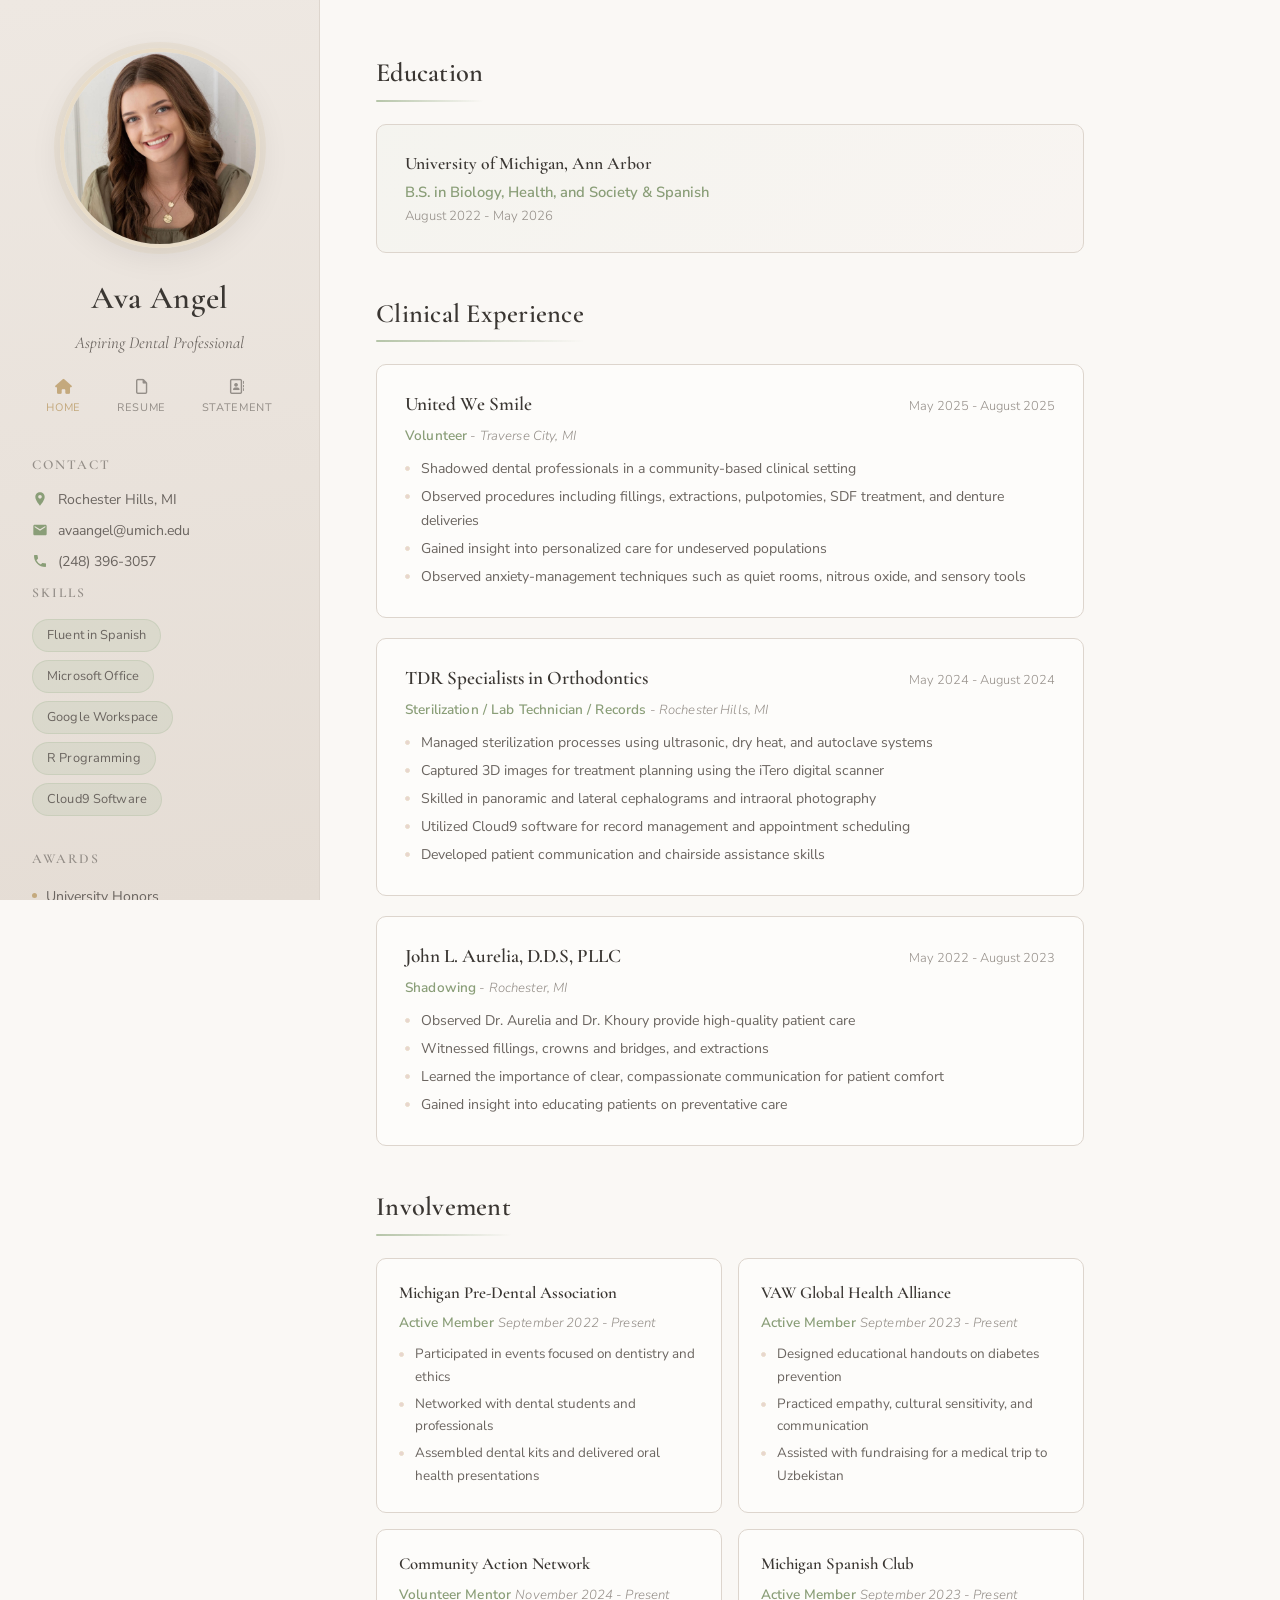
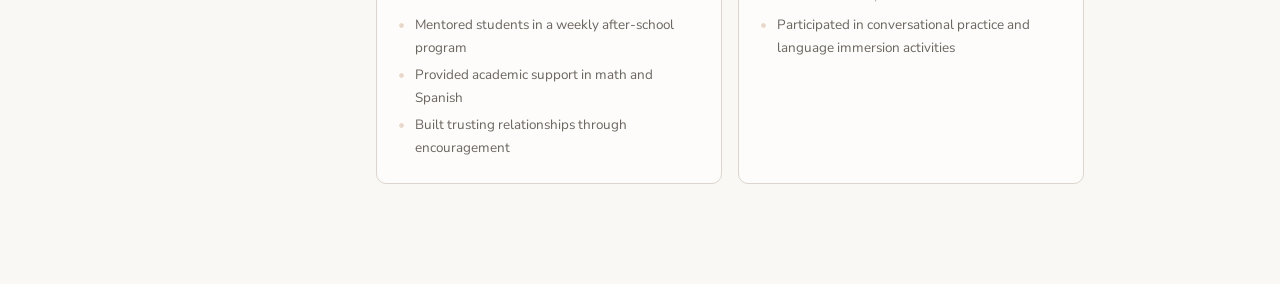
==== commit fdc30853: "resume is annoying" ====
--- a/index.html
+++ b/index.html
@@ -24,9 +24,9 @@
             <i class="fa-solid fa-house"></i>
             Home
         </a>
-        <a href="resume.html" data-tooltip="Résumé">
+        <a href="resume.html" data-tooltip="Resume">
             <i class="fa-regular fa-file"></i>
-            Résumé
+            Resume
         </a>
         <a href="personalStatement.html" data-tooltip="Personal Statement">
             <i class="fa-regular fa-address-book"></i>
@@ -67,7 +67,7 @@
 
         <div class="sidebar-linkedin">
             <h3>Connect</h3>
-            <a href="https://www.linkedin.com/in/ava-angel" target="_blank" class="linkedin-link">
+            <a href="https://www.linkedin.com/in/ava-angel-bb029b403/" target="_blank" class="linkedin-link">
                 <i class="fa-brands fa-linkedin"></i>
             </a>
         </div>
